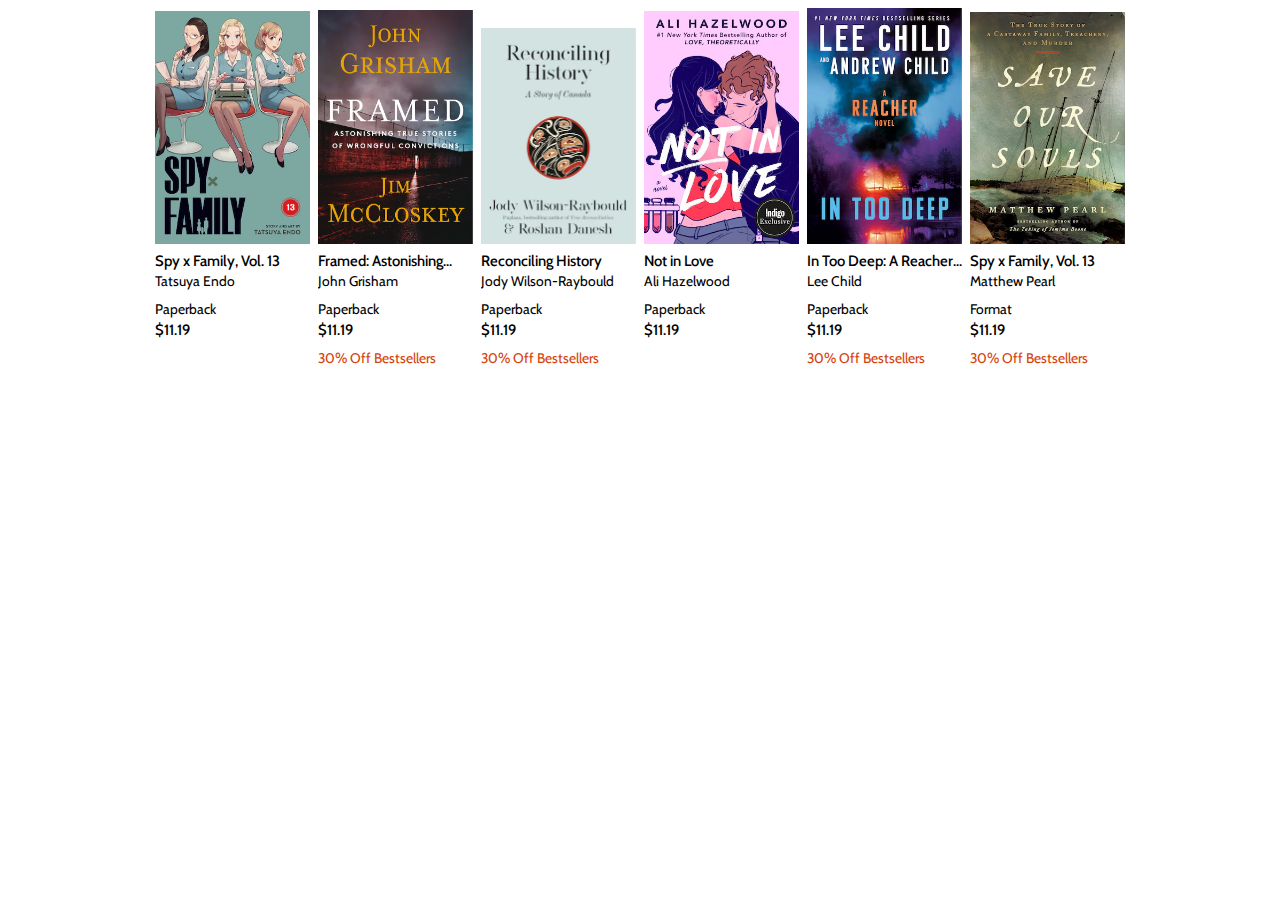
==== index.html @ bb1b85a5 "initial commit" ====
<!DOCTYPE html>
<html lang="en">
<head>
    <meta charset="UTF-8">
    <meta name="viewport" content="width=device-width, initial-scale=1.0">
    <title>Document</title>

    <link rel="stylesheet" href="styles.css">

    <link rel="preconnect" href="https://fonts.googleapis.com">
    <link rel="preconnect" href="https://fonts.gstatic.com" crossorigin>
    <link href="https://fonts.googleapis.com/css2?family=Cabin:ital,wght@0,400..700;1,400..700&display=swap" rel="stylesheet">

</head>
<body>
    
<div id="theGrid">
    <div class="product-tile">
        <img src="img/1.avif" />
        <div class="product-info">
            <span class="cabin-500 title clamp">Spy x Family, Vol. 13</span>
            <span class="cabin-meta author">Tatsuya Endo</span>
            <span class="cabin-meta format">Paperback</span>
            <span class="cabin-meta price">$11.19</span>
            
        </div>
    </div>

    <div class="product-tile">
        <img src="img/2.avif" />
        <div class="product-info">
            <span class="cabin-500 title clamp">Framed: Astonishing True Stories of Wrongful Convictions</span>
            <span class="cabin-meta author">John Grisham</span>
            <span class="cabin-meta format">Paperback</span>
            <span class="cabin-meta price">$11.19</span>
            <span class="cabin-meta offer">30% Off Bestsellers</span>
        </div>
    </div>

    <div class="product-tile">
        <img src="img/3.avif" />
        <div class="product-info">
            <span class="cabin-500 title clamp">Reconciling History</span>
            <span class="cabin-meta author">Jody Wilson-Raybould</span>
            <span class="cabin-meta">Paperback</span>
            <span class="cabin-meta price">$11.19</span>
            <span class="cabin-meta offer">30% Off Bestsellers</span>
        </div>
    </div>

    <div class="product-tile">
        <img src="img/4.avif" />
        <div class="product-info">
            <span class="cabin-500 clamp">Not in Love</span>
            <span class="cabin-meta author">Ali Hazelwood</span>
            <span class="cabin-meta">Paperback</span>
            <span class="cabin-meta price">$11.19</span>
        </div>
    </div>

    <div class="product-tile">
        <img src="img/5.avif" />
        <div class="product-info">
            <span class="cabin-500 clamp">In Too Deep: A Reacher Novel</span>
            <span class="cabin-meta author">Lee Child</span>
            <span class="cabin-meta">Paperback</span>
            <span class="cabin-meta price">$11.19</span>
            <span class="cabin-meta offer">30% Off Bestsellers</span>
        </div>
    </div>

    <div class="product-tile">
        <img src="img/6.avif" />
        <div class="product-info">
            <span class="cabin-500 clamp">Spy x Family, Vol. 13</span>
            <span class="cabin-meta author">Matthew Pearl</span>
            <span class="cabin-meta">Format</span>
            <span class="cabin-meta price">$11.19</span>
            <span class="cabin-meta offer">30% Off Bestsellers</span>
        </div>
    </div>


    
</div>

</body>
</html>
---- styles.css ----
body {
    display: flex;
    flex-direction: column;
    align-items: center;
    -moz-osx-font-smoothing: grayscale;
    -webkit-font-smoothing: antialiased;
}

#theGrid {
    display: flex;
    flex-direction: row;
    flex-wrap: wrap;
    gap: 0.5rem;
    row-gap: 3.75rem;
    margin: 0 2rem;
}

#theGrid .product-tile {
    display:flex;
    flex-direction: column;
    align-content: flex-end;
    margin-top: auto;
    overflow: hidden;
}

#theGrid .product-info {
    display: flex;
    flex-direction: column;
    gap: 0.15rem;
    min-height: 8.5rem;
    max-width: 9.688rem;
    padding: 0.5rem 0 0 0;
}

#theGrid div img {
    max-width: 9.68rem;
    object-fit: scale-down;
}

.cabin-500 {
    font-family: "Cabin", serif;
    font-optical-sizing: auto;
    font-weight: 500;
    font-size: 0.9375rem;
    font-style: normal;
    font-variation-settings:
      "wdth" 98;
  }

  .cabin-meta {
    font-family: "Cabin", serif;
    font-optical-sizing: auto;
    font-weight: 400;
    font-size: 0.875rem;
    font-style: normal;
    font-variation-settings:
      "wdth" 98;
  }

  .clamp {
    display: -webkit-box;        /* Required for line clamping */
    -webkit-box-orient: vertical; /* Sets the box's orientation to vertical */
    -webkit-line-clamp: 1;       /* Number of lines to show */
    overflow: hidden;            /* Hides the overflowing text */
  }

  .title {
    margin-bottom: 0.0;
  }

  .author {
    margin-bottom: 0.5rem;
  }

  .format {
    margin-bottom: 0;
  }

  .price {
    margin-bottom: 0.5rem;
    font-weight: 500;
    font-size: 0.9375rem;
  }

  .offer {
    color: #D6420B;
  }
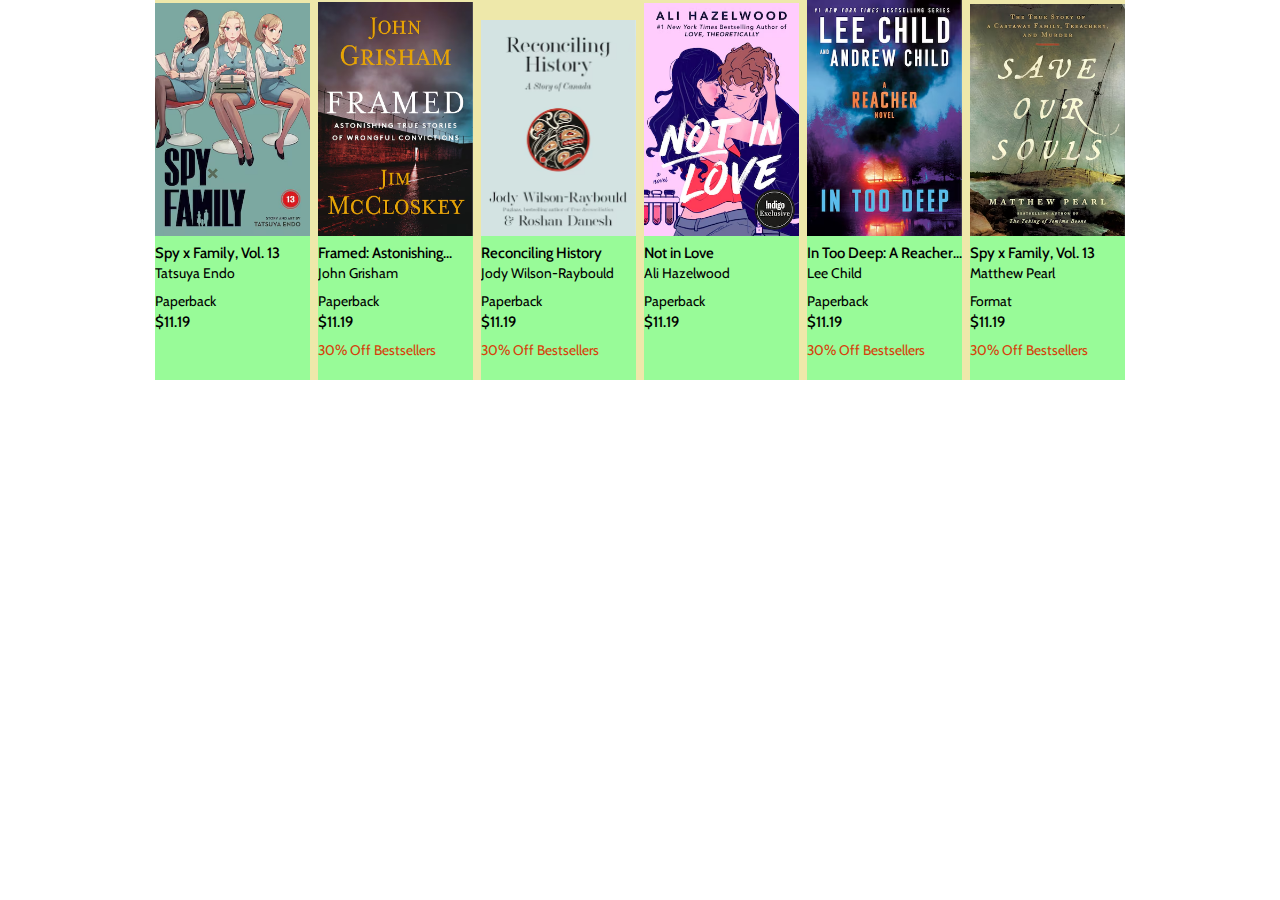
==== commit fc1fc3d4: "add wrapping container" ====
--- a/index.html
+++ b/index.html
@@ -14,74 +14,73 @@
 </head>
 <body>
     
-<div id="theGrid">
-    <div class="product-tile">
-        <img src="img/1.avif" />
-        <div class="product-info">
-            <span class="cabin-500 title clamp">Spy x Family, Vol. 13</span>
-            <span class="cabin-meta author">Tatsuya Endo</span>
-            <span class="cabin-meta format">Paperback</span>
-            <span class="cabin-meta price">$11.19</span>
-            
+<div class="container">
+    <div id="theGrid">
+        <div class="product-tile">
+            <img src="img/1.avif" />
+            <div class="product-info">
+                <span class="cabin-500 title clamp">Spy x Family, Vol. 13</span>
+                <span class="cabin-meta author">Tatsuya Endo</span>
+                <span class="cabin-meta format">Paperback</span>
+                <span class="cabin-meta price">$11.19</span>
+                
+            </div>
+        </div>
+
+        <div class="product-tile">
+            <img src="img/2.avif" />
+            <div class="product-info">
+                <span class="cabin-500 title clamp">Framed: Astonishing True Stories of Wrongful Convictions</span>
+                <span class="cabin-meta author">John Grisham</span>
+                <span class="cabin-meta format">Paperback</span>
+                <span class="cabin-meta price">$11.19</span>
+                <span class="cabin-meta offer">30% Off Bestsellers</span>
+            </div>
+        </div>
+
+        <div class="product-tile">
+            <img src="img/3.avif" />
+            <div class="product-info">
+                <span class="cabin-500 title clamp">Reconciling History</span>
+                <span class="cabin-meta author">Jody Wilson-Raybould</span>
+                <span class="cabin-meta">Paperback</span>
+                <span class="cabin-meta price">$11.19</span>
+                <span class="cabin-meta offer">30% Off Bestsellers</span>
+            </div>
+        </div>
+
+        <div class="product-tile">
+            <img src="img/4.avif" />
+            <div class="product-info">
+                <span class="cabin-500 clamp">Not in Love</span>
+                <span class="cabin-meta author">Ali Hazelwood</span>
+                <span class="cabin-meta">Paperback</span>
+                <span class="cabin-meta price">$11.19</span>
+            </div>
+        </div>
+
+        <div class="product-tile">
+            <img src="img/5.avif" />
+            <div class="product-info">
+                <span class="cabin-500 clamp">In Too Deep: A Reacher Novel</span>
+                <span class="cabin-meta author">Lee Child</span>
+                <span class="cabin-meta">Paperback</span>
+                <span class="cabin-meta price">$11.19</span>
+                <span class="cabin-meta offer">30% Off Bestsellers</span>
+            </div>
+        </div>
+
+        <div class="product-tile">
+            <img src="img/6.avif" />
+            <div class="product-info">
+                <span class="cabin-500 clamp">Spy x Family, Vol. 13</span>
+                <span class="cabin-meta author">Matthew Pearl</span>
+                <span class="cabin-meta">Format</span>
+                <span class="cabin-meta price">$11.19</span>
+                <span class="cabin-meta offer">30% Off Bestsellers</span>
+            </div>
         </div>
     </div>
-
-    <div class="product-tile">
-        <img src="img/2.avif" />
-        <div class="product-info">
-            <span class="cabin-500 title clamp">Framed: Astonishing True Stories of Wrongful Convictions</span>
-            <span class="cabin-meta author">John Grisham</span>
-            <span class="cabin-meta format">Paperback</span>
-            <span class="cabin-meta price">$11.19</span>
-            <span class="cabin-meta offer">30% Off Bestsellers</span>
-        </div>
-    </div>
-
-    <div class="product-tile">
-        <img src="img/3.avif" />
-        <div class="product-info">
-            <span class="cabin-500 title clamp">Reconciling History</span>
-            <span class="cabin-meta author">Jody Wilson-Raybould</span>
-            <span class="cabin-meta">Paperback</span>
-            <span class="cabin-meta price">$11.19</span>
-            <span class="cabin-meta offer">30% Off Bestsellers</span>
-        </div>
-    </div>
-
-    <div class="product-tile">
-        <img src="img/4.avif" />
-        <div class="product-info">
-            <span class="cabin-500 clamp">Not in Love</span>
-            <span class="cabin-meta author">Ali Hazelwood</span>
-            <span class="cabin-meta">Paperback</span>
-            <span class="cabin-meta price">$11.19</span>
-        </div>
-    </div>
-
-    <div class="product-tile">
-        <img src="img/5.avif" />
-        <div class="product-info">
-            <span class="cabin-500 clamp">In Too Deep: A Reacher Novel</span>
-            <span class="cabin-meta author">Lee Child</span>
-            <span class="cabin-meta">Paperback</span>
-            <span class="cabin-meta price">$11.19</span>
-            <span class="cabin-meta offer">30% Off Bestsellers</span>
-        </div>
-    </div>
-
-    <div class="product-tile">
-        <img src="img/6.avif" />
-        <div class="product-info">
-            <span class="cabin-500 clamp">Spy x Family, Vol. 13</span>
-            <span class="cabin-meta author">Matthew Pearl</span>
-            <span class="cabin-meta">Format</span>
-            <span class="cabin-meta price">$11.19</span>
-            <span class="cabin-meta offer">30% Off Bestsellers</span>
-        </div>
-    </div>
-
-
-    
 </div>
 
 </body>
--- a/styles.css
+++ b/styles.css
@@ -1,87 +1,94 @@
 body {
-    display: flex;
-    flex-direction: column;
-    align-items: center;
-    -moz-osx-font-smoothing: grayscale;
-    -webkit-font-smoothing: antialiased;
+  margin: 0;
+  display: flex;
+  flex-direction: column;
+  align-items: center;
+  -moz-osx-font-smoothing: grayscale;
+  -webkit-font-smoothing: antialiased;
+}
+
+.container {
+  margin: 0 2rem;
 }
 
 #theGrid {
-    display: flex;
-    flex-direction: row;
-    flex-wrap: wrap;
-    gap: 0.5rem;
-    row-gap: 3.75rem;
-    margin: 0 2rem;
+  display: flex;
+  flex-direction: row;
+  flex-wrap: wrap;
+  gap: 0.5rem;
+  row-gap: 3.75rem;
+
+  background-color: palegoldenrod;
 }
 
 #theGrid .product-tile {
-    display:flex;
-    flex-direction: column;
-    align-content: flex-end;
-    margin-top: auto;
-    overflow: hidden;
+  display:flex;
+  flex-direction: column;
+  align-content: flex-end;
+  margin-top: auto;
+  overflow: hidden;
+  background-color: palegreen;
 }
 
 #theGrid .product-info {
-    display: flex;
-    flex-direction: column;
-    gap: 0.15rem;
-    min-height: 8.5rem;
-    max-width: 9.688rem;
-    padding: 0.5rem 0 0 0;
+  display: flex;
+  flex-direction: column;
+  gap: 0.15rem;
+  min-height: 8.5rem;
+  max-width: 9.688rem;
+  padding: 0.5rem 0 0 0;
 }
 
 #theGrid div img {
-    max-width: 9.68rem;
-    object-fit: scale-down;
+  max-width: 9.68rem;
+  object-fit: scale-down;
 }
 
 .cabin-500 {
-    font-family: "Cabin", serif;
-    font-optical-sizing: auto;
-    font-weight: 500;
-    font-size: 0.9375rem;
-    font-style: normal;
-    font-variation-settings:
-      "wdth" 98;
-  }
+  font-family: "Cabin", serif;
+  font-optical-sizing: auto;
+  font-weight: 500;
+  font-size: 0.9375rem;
+  font-style: normal;
+  font-variation-settings:
+    "wdth" 98;
+}
 
-  .cabin-meta {
-    font-family: "Cabin", serif;
-    font-optical-sizing: auto;
-    font-weight: 400;
-    font-size: 0.875rem;
-    font-style: normal;
-    font-variation-settings:
-      "wdth" 98;
-  }
+.cabin-meta {
+  font-family: "Cabin", serif;
+  font-optical-sizing: auto;
+  font-weight: 400;
+  font-size: 0.875rem;
+  font-style: normal;
+  font-variation-settings:
+    "wdth" 98;
+}
 
-  .clamp {
-    display: -webkit-box;        /* Required for line clamping */
-    -webkit-box-orient: vertical; /* Sets the box's orientation to vertical */
-    -webkit-line-clamp: 1;       /* Number of lines to show */
-    overflow: hidden;            /* Hides the overflowing text */
-  }
+.clamp {
+  display: -webkit-box;        /* Required for line clamping */
+  -webkit-box-orient: vertical; /* Sets the box's orientation to vertical */
+  -webkit-line-clamp: 1;       /* Number of lines to show */
+  overflow: hidden;            /* Hides the overflowing text */
+}
 
-  .title {
-    margin-bottom: 0.0;
-  }
+.title {
+  margin-bottom: 0.0;
+}
 
-  .author {
-    margin-bottom: 0.5rem;
-  }
+.author {
+  margin-bottom: 0.5rem;
+}
 
-  .format {
-    margin-bottom: 0;
-  }
+.format {
+  margin-bottom: 0;
+}
 
-  .price {
-    margin-bottom: 0.5rem;
-    font-weight: 500;
-    font-size: 0.9375rem;
-  }
+.price {
+  margin-bottom: 0.5rem;
+  font-weight: 500;
+  font-size: 0.9375rem;
+}
 
-  .offer {
-    color: #D6420B;
-  }
+.offer {
+  color: #D6420B;
+}
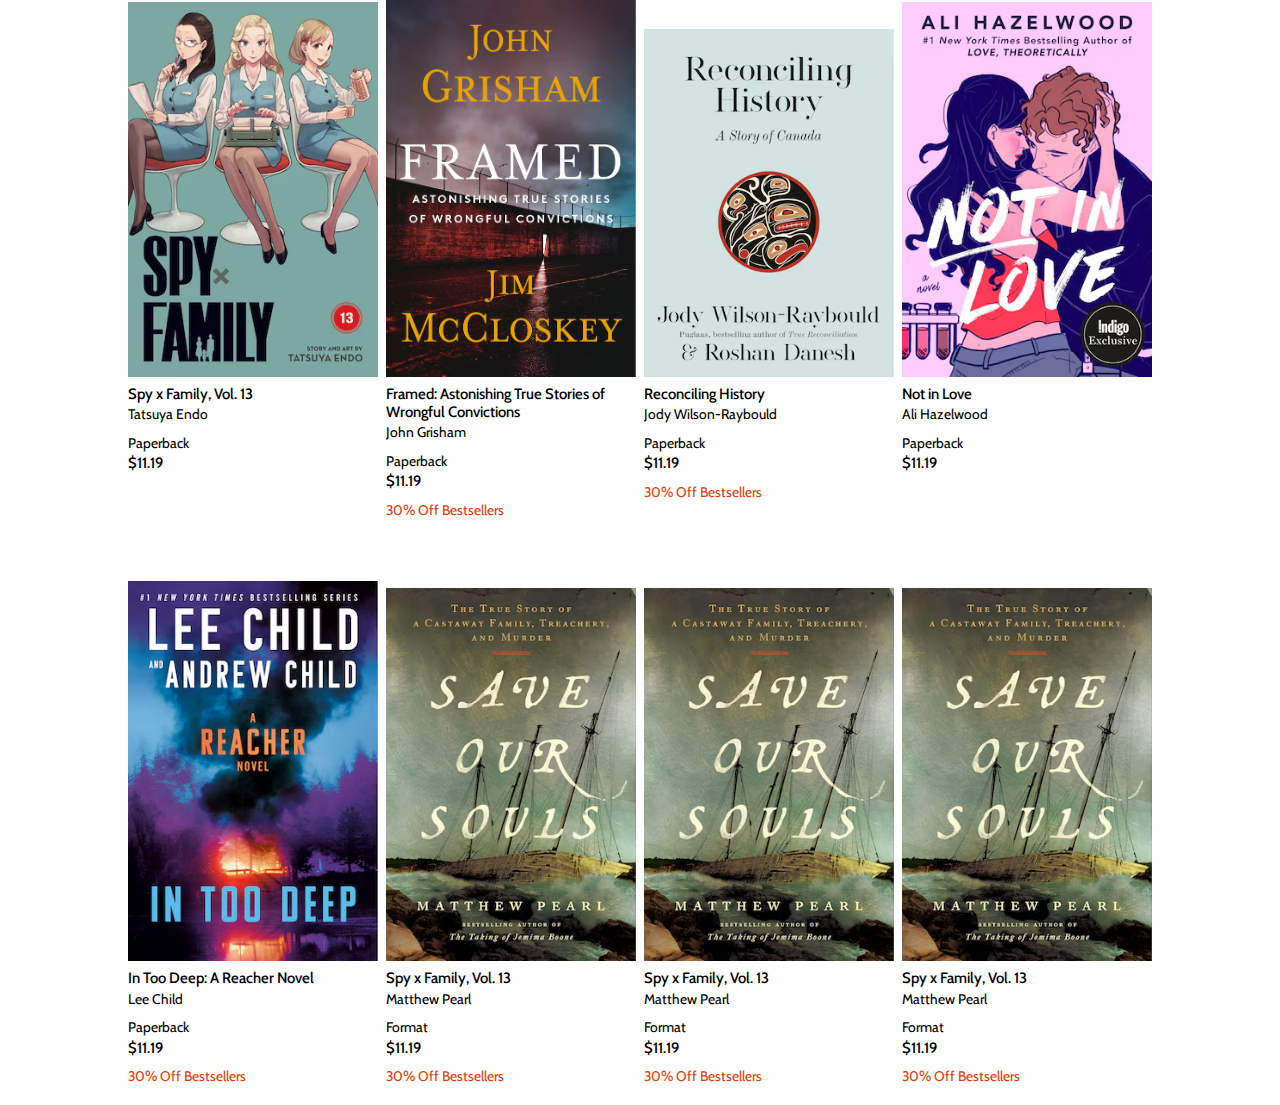
==== commit 670c2164: "function for 4-UP flexbox" ====
--- a/index.html
+++ b/index.html
@@ -15,7 +15,7 @@
 <body>
     
 <div class="container">
-    <div id="theGrid">
+    <div id="product-grid">
         <div class="product-tile">
             <img src="img/1.avif" />
             <div class="product-info">
@@ -52,7 +52,7 @@
         <div class="product-tile">
             <img src="img/4.avif" />
             <div class="product-info">
-                <span class="cabin-500 clamp">Not in Love</span>
+                <span class="cabin-500 title lamp">Not in Love</span>
                 <span class="cabin-meta author">Ali Hazelwood</span>
                 <span class="cabin-meta">Paperback</span>
                 <span class="cabin-meta price">$11.19</span>
@@ -62,9 +62,31 @@
         <div class="product-tile">
             <img src="img/5.avif" />
             <div class="product-info">
-                <span class="cabin-500 clamp">In Too Deep: A Reacher Novel</span>
+                <span class="cabin-500 title clamp">In Too Deep: A Reacher Novel</span>
                 <span class="cabin-meta author">Lee Child</span>
                 <span class="cabin-meta">Paperback</span>
+                <span class="cabin-meta price">$11.19</span>
+                <span class="cabin-meta offer">30% Off Bestsellers</span>
+            </div>
+        </div>
+
+        <div class="product-tile">
+            <img src="img/6.avif" />
+            <div class="product-info">
+                <span class="cabin-500 clamp">Spy x Family, Vol. 13</span>
+                <span class="cabin-meta author">Matthew Pearl</span>
+                <span class="cabin-meta">Format</span>
+                <span class="cabin-meta price">$11.19</span>
+                <span class="cabin-meta offer">30% Off Bestsellers</span>
+            </div>
+        </div>
+
+        <div class="product-tile">
+            <img src="img/6.avif" />
+            <div class="product-info">
+                <span class="cabin-500 clamp">Spy x Family, Vol. 13</span>
+                <span class="cabin-meta author">Matthew Pearl</span>
+                <span class="cabin-meta">Format</span>
                 <span class="cabin-meta price">$11.19</span>
                 <span class="cabin-meta offer">30% Off Bestsellers</span>
             </div>
--- a/styles.css
+++ b/styles.css
@@ -8,41 +8,54 @@
 }
 
 .container {
-  margin: 0 2rem;
+  margin: 0 0.5rem;
+  width: calc(100%-2rem);
+  max-width: 1024px;
+
+  @media (min-width: 1024px) {
+    margin: 0 1rem;
+  }
 }
 
-#theGrid {
+#product-grid {
   display: flex;
-  flex-direction: row;
-  flex-wrap: wrap;
+  flex-flow: wrap;
   gap: 0.5rem;
   row-gap: 3.75rem;
 
-  background-color: palegoldenrod;
+  /* background-color: palegoldenrod; */
+  max-width: 100%;
+
 }
 
-#theGrid .product-tile {
+
+.product-tile {
   display:flex;
   flex-direction: column;
-  align-content: flex-end;
   margin-top: auto;
   overflow: hidden;
-  background-color: palegreen;
+  /*background-color: palegreen; */
+
+  flex: 1 1 20%;
+  min-width: 160px;
 }
 
-#theGrid .product-info {
+.product-tile .product-info {
   display: flex;
   flex-direction: column;
   gap: 0.15rem;
   min-height: 8.5rem;
-  max-width: 9.688rem;
+  /*max-width: 9.688rem;*/
   padding: 0.5rem 0 0 0;
 }
 
-#theGrid div img {
-  max-width: 9.68rem;
-  object-fit: scale-down;
+.product-tile img {
+  height: 100%;
+  width: 100%;
+  object-fit: cover;
 }
+
+
 
 .cabin-500 {
   font-family: "Cabin", serif;
@@ -67,7 +80,8 @@
 .clamp {
   display: -webkit-box;        /* Required for line clamping */
   -webkit-box-orient: vertical; /* Sets the box's orientation to vertical */
-  -webkit-line-clamp: 1;       /* Number of lines to show */
+  -webkit-line-clamp: 2;       /* Number of lines to show */
+  line-clamp: 2;
   overflow: hidden;            /* Hides the overflowing text */
 }
 
